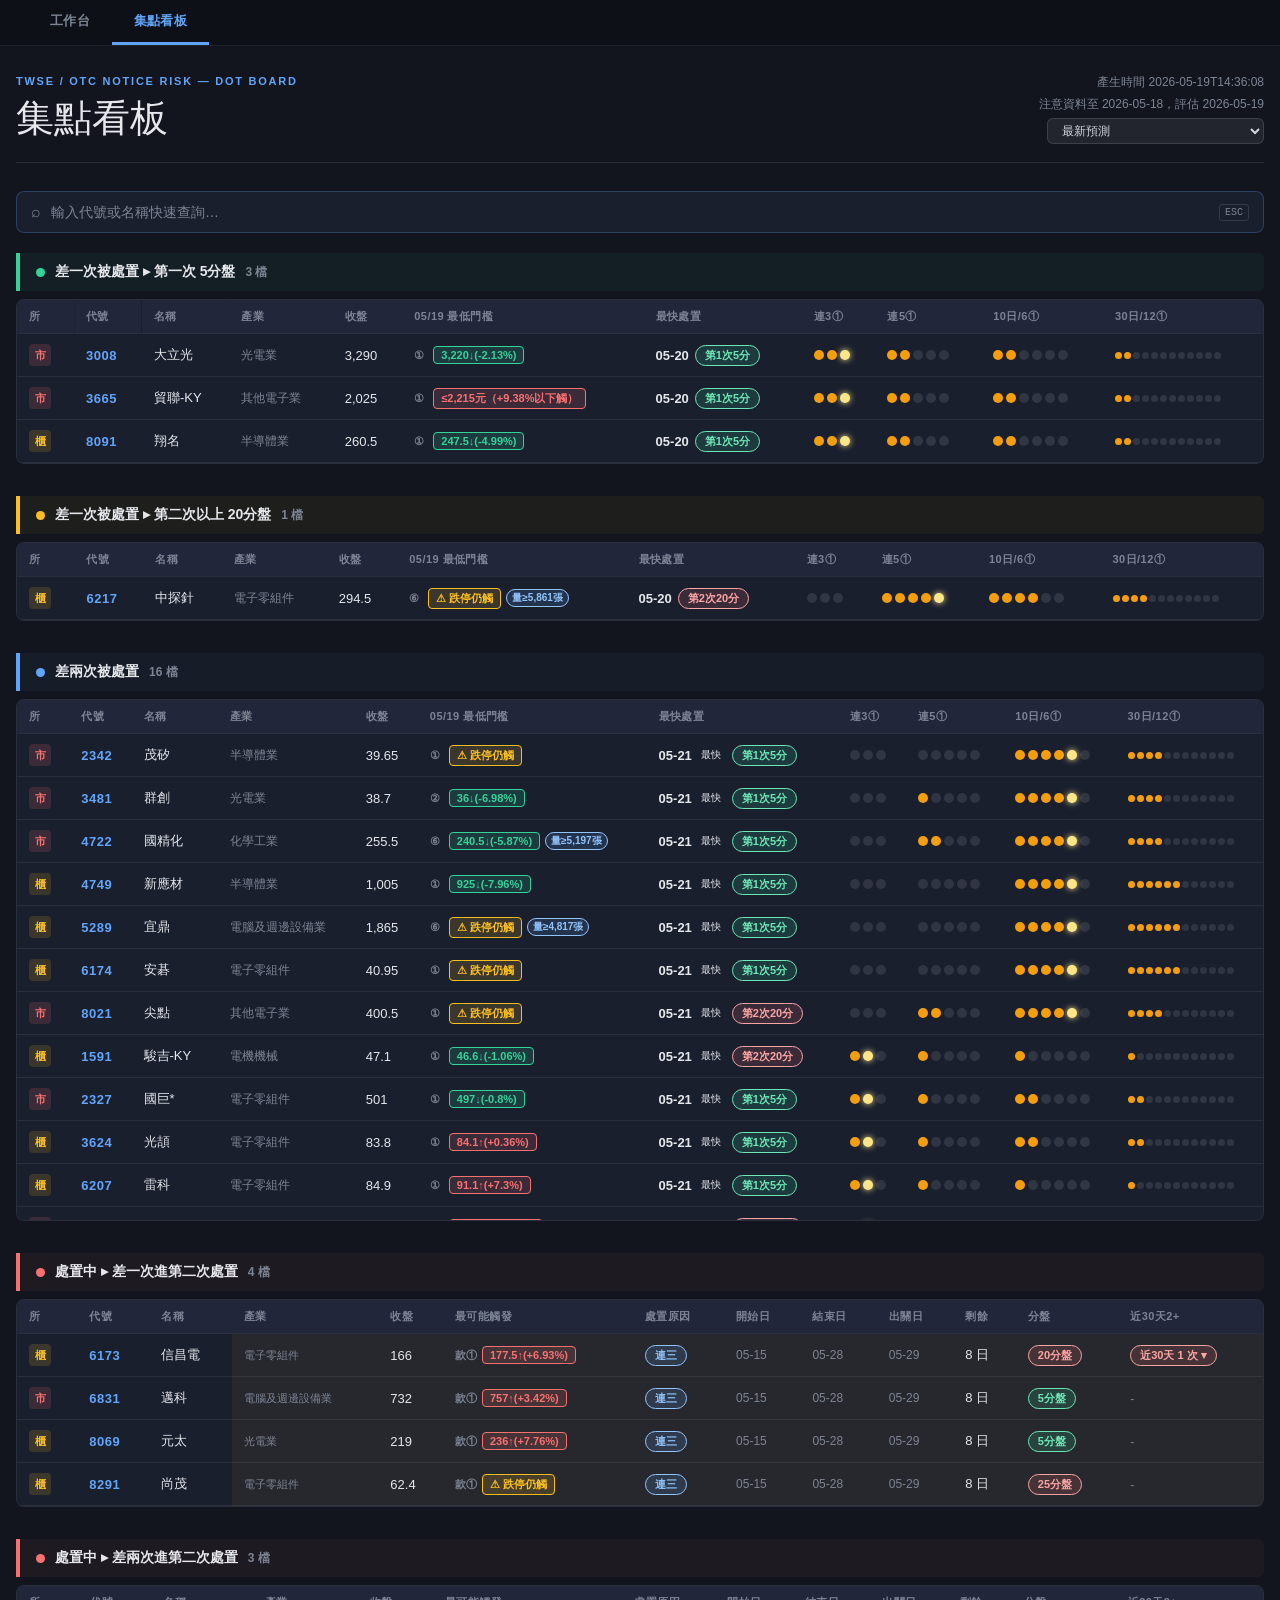
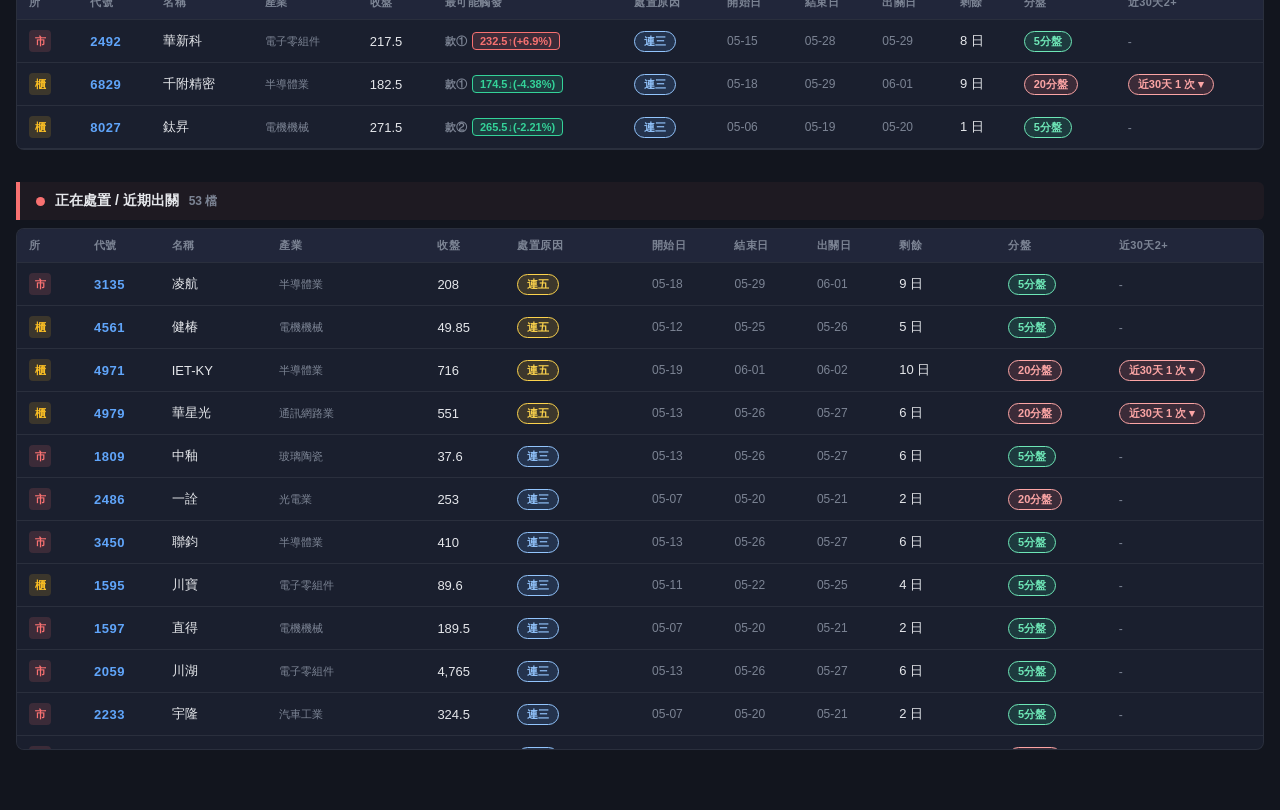
==== board.html @ 8f6405d8 "bump version to force cache refresh" ====
<!doctype html>
<html lang="zh-Hant">
  <head>
    <meta charset="utf-8" />
    <meta name="viewport" content="width=device-width, initial-scale=1" />
    <title>集點看板 — 注意股處置風險</title>
    <link rel="stylesheet" href="./board.css?v=20260519-01" />
  </head>
  <body>
    <nav class="page-tabs">
      <a href="./index.html">工作台</a>
      <a href="./board.html" class="active">集點看板</a>
    </nav>
    <main class="b-shell">
      <header class="b-mast">
        <div>
          <p class="b-eyebrow">TWSE / OTC NOTICE RISK — DOT BOARD</p>
          <h1 class="b-title">集點看板</h1>
        </div>
        <div class="b-meta">
          <span id="generatedAt">載入中</span>
          <span id="asOf"></span>
          <select id="historySelect" class="history-select" title="查看歷史預測紀錄">
            <option value="">最新預測</option>
          </select>
        </div>
      </header>
      <div class="b-search-bar">
        <span class="b-search-icon">⌕</span>
        <input id="boardSearch" type="search" placeholder="輸入代號或名稱快速查詢…" autocomplete="off" />
        <kbd>ESC</kbd>
      </div>
      <div id="searchResult" style="display:none"></div>
      <div id="boardContent"></div>
    </main>
    <script src="./board.js?v=20260519-01"></script>
  </body>
</html>
---- board.css ----
:root {
  --bg: #12151e;
  --panel: #1a1f2e;
  --panel-2: #21263a;
  --line: rgba(255, 255, 255, 0.07);
  --text: #e5e7eb;
  --muted: #7c8494;
  --accent: #60a5fa;
  --warn: #fbbf24;
  --danger: #f87171;
  --ok: #34d399;
  --purple: #a78bfa;
  --dot-earned: #f59e0b;
  --dot-today: #fde68a;
  --dot-empty: rgba(255, 255, 255, 0.10);
}

* { box-sizing: border-box; }

body {
  margin: 0;
  background: var(--bg);
  color: var(--text);
  font-family: "Aptos", "Noto Sans TC", "Microsoft JhengHei", sans-serif;
  font-size: 14px;
}

/* ── Tab nav (dark) ─────────────────────────────────────── */
.page-tabs {
  display: flex;
  background: #0d1117;
  border-bottom: 1px solid rgba(255, 255, 255, 0.07);
  padding: 0 28px;
}

.page-tabs a {
  display: inline-block;
  padding: 12px 22px;
  color: var(--muted);
  text-decoration: none;
  font-size: 13px;
  font-weight: 700;
  border-bottom: 3px solid transparent;
  letter-spacing: 0.02em;
  transition: color 0.12s;
}

.page-tabs a:hover { color: var(--text); }
.page-tabs a.active { color: var(--accent); border-bottom-color: var(--accent); }

/* ── Shell ──────────────────────────────────────────────── */
.b-shell {
  width: min(1600px, calc(100vw - 32px));
  margin: 28px auto 60px;
}

/* ── Masthead ───────────────────────────────────────────── */
.b-mast {
  display: flex;
  justify-content: space-between;
  align-items: flex-end;
  border-bottom: 1px solid rgba(255, 255, 255, 0.10);
  padding-bottom: 18px;
  margin-bottom: 28px;
}

.b-eyebrow {
  margin: 0 0 6px;
  color: var(--accent);
  font-size: 11px;
  letter-spacing: 0.16em;
  font-weight: 800;
}

.b-title {
  margin: 0;
  font-size: clamp(28px, 3vw, 52px);
  font-family: Georgia, "Noto Serif TC", serif;
  color: var(--text);
  font-weight: normal;
}

.b-meta {
  text-align: right;
  color: var(--muted);
  font-size: 12px;
  display: grid;
  gap: 5px;
}

/* ── Section ────────────────────────────────────────────── */
.b-section { margin-bottom: 32px; }

.b-section-header {
  display: flex;
  align-items: center;
  gap: 10px;
  padding: 10px 16px;
  border-left: 4px solid var(--warn);
  background: rgba(251, 191, 36, 0.05);
  border-radius: 0 6px 6px 0;
  margin-bottom: 8px;
}

.b-section-header.disposal {
  border-left-color: var(--danger);
  background: rgba(248, 113, 113, 0.05);
}

.b-section-header.first {
  border-left-color: var(--ok);
  background: rgba(52, 211, 153, 0.05);
}

.b-section-header.far {
  border-left-color: var(--accent);
  background: rgba(96, 165, 250, 0.05);
}

.b-sdot {
  width: 9px;
  height: 9px;
  border-radius: 50%;
  background: var(--warn);
  flex-shrink: 0;
}

.disposal .b-sdot { background: var(--danger); }
.first    .b-sdot { background: var(--ok); }
.far      .b-sdot { background: var(--accent); }

.b-stitle {
  font-size: 14px;
  font-weight: 900;
  color: var(--text);
}

.b-scount {
  font-size: 12px;
  font-weight: 700;
  color: var(--muted);
}

/* ── Table wrapper ──────────────────────────────────────── */
.b-table-wrap {
  background: var(--panel);
  border: 1px solid var(--line);
  border-radius: 8px;
  overflow: hidden;
}

.b-table-scroll {
  max-height: 520px;
  overflow: auto;
}

table.bt {
  width: 100%;
  border-collapse: collapse;
  font-size: 13px;
}

table.bt th {
  position: sticky;
  top: 0;
  background: var(--panel-2);
  color: var(--muted);
  font-size: 11px;
  font-weight: 800;
  padding: 9px 12px;
  border-bottom: 1px solid var(--line);
  text-align: left;
  white-space: nowrap;
  letter-spacing: 0.04em;
  cursor: pointer;
  user-select: none;
  z-index: 2;
}

table.bt th:hover { color: var(--text); }
table.bt th.sort-asc::after  { content: " ↑"; color: var(--accent); }
table.bt th.sort-desc::after { content: " ↓"; color: var(--accent); }

table.bt td {
  padding: 10px 12px;
  border-bottom: 1px solid var(--line);
  white-space: nowrap;
  vertical-align: middle;
}

table.bt tr:last-child td { border-bottom: 0; }
table.bt tr { transition: background 0.1s; }
table.bt tr:hover { background: rgba(255, 255, 255, 0.03); }

.b-empty {
  padding: 32px;
  text-align: center;
  color: var(--muted);
  font-size: 13px;
}

/* ── Market tag ─────────────────────────────────────────── */
.mkt {
  display: inline-flex;
  align-items: center;
  justify-content: center;
  width: 22px;
  height: 22px;
  border-radius: 4px;
  font-size: 11px;
  font-weight: 900;
}

.mkt-twse { background: rgba(248, 113, 113, 0.15); color: #f87171; }
.mkt-otc  { background: rgba(251, 191, 36, 0.15);  color: #fbbf24; }

/* ── Stock code ─────────────────────────────────────────── */
.b-code {
  font-weight: 900;
  font-size: 13px;
  color: var(--accent);
  letter-spacing: 0.04em;
}

/* ── Dots ───────────────────────────────────────────────── */
.dots {
  display: flex;
  flex-wrap: nowrap;
  align-items: center;
  gap: 3px;
}

.dots-sm { gap: 2px; }

.dot {
  width: 10px;
  height: 10px;
  border-radius: 50%;
  flex-shrink: 0;
}

.dots-sm .dot { width: 7px; height: 7px; }

.dot-earned { background: var(--dot-earned); cursor: default; }
.dot-today  { background: var(--dot-today); box-shadow: 0 0 6px var(--dot-today); cursor: default; }
.dot-empty  { background: var(--dot-empty); }

/* ── Price badges (dark) ────────────────────────────────── */
.b-pbadge {
  display: inline-block;
  padding: 2px 7px;
  border-radius: 4px;
  font-weight: 900;
  font-size: 11px;
  border: 1.5px solid currentColor;
  white-space: nowrap;
  vertical-align: middle;
}

.b-pbadge-up      { background: rgba(248, 113, 113, 0.15); color: #f87171; }
.b-pbadge-down    { background: rgba(52, 211, 153, 0.15);  color: #34d399; }
.b-pbadge-halt    { background: rgba(251, 191, 36, 0.15);  color: #fbbf24; }
.b-pbadge-neutral { background: rgba(255, 255, 255, 0.05); color: #666; border-color: #444; }
.b-pbadge-zone    { background: rgba(248, 113, 113, 0.15); color: #f87171; }

/* ── Chips ──────────────────────────────────────────────── */
.b-chip {
  display: inline-flex;
  align-items: center;
  padding: 2px 9px;
  border-radius: 999px;
  font-size: 11px;
  font-weight: 900;
  border: 1.5px solid currentColor;
  white-space: nowrap;
}

.b-chip-3     { background: rgba(96, 165, 250, 0.15);  color: #93c5fd; }
.b-chip-5     { background: rgba(251, 191, 36, 0.15);  color: #fcd34d; }
.b-chip-10    { background: rgba(52, 211, 153, 0.15);  color: #6ee7b7; }
.b-chip-30    { background: rgba(167, 139, 250, 0.15); color: #c4b5fd; }
.b-chip-other { background: rgba(255, 255, 255, 0.06); color: #9ca3af; border-color: #4b5563; }
.b-chip-5min  { background: rgba(52, 211, 153, 0.15);  color: #6ee7b7; }
.b-chip-20min { background: rgba(248, 113, 113, 0.15); color: #fca5a5; }
.b-chip-exit  { background: rgba(96, 165, 250, 0.15);  color: #93c5fd; }

/* ── Fastest disposal label ─────────────────────────────── */
.fastest {
  display: inline-flex;
  align-items: center;
  gap: 6px;
  white-space: nowrap;
}

.fastest-date {
  font-weight: 900;
  font-size: 13px;
  color: var(--text);
}

/* ── Condition column (thresholds) ──────────────────────── */
.cond-items {
  display: flex;
  flex-direction: column;
  gap: 3px;
}

.cond-row {
  display: flex;
  align-items: center;
  gap: 5px;
  font-size: 12px;
  color: var(--muted);
  white-space: nowrap;
}

.cond-clause {
  font-size: 11px;
  font-weight: 800;
  color: var(--muted);
  min-width: 14px;
}

.b-date { color: var(--muted); font-size: 12px; }

/* ── Disposal detail row ────────────────────────────────── */
.disp-detail-cell {
  background: rgba(248, 113, 113, 0.04);
  padding: 10px 16px;
  border-top: 1px dashed rgba(248, 113, 113, 0.25);
}

.detail-label {
  color: var(--muted);
  font-size: 12px;
  margin-right: 10px;
}

.period-tag {
  display: inline-block;
  margin-right: 8px;
  padding: 2px 10px;
  border-radius: 6px;
  background: rgba(248, 113, 113, 0.12);
  color: #fca5a5;
  font-size: 12px;
  font-weight: 700;
  border: 1px solid rgba(248, 113, 113, 0.3);
}

.disp-row { cursor: pointer; }
.dot-row  { cursor: pointer; }

/* ── Dot-row clause threshold detail ────────────────────── */
.dot-detail-cell {
  background: rgba(99, 179, 237, 0.04);
  padding: 10px 16px 14px;
  border-top: 1px dashed rgba(99, 179, 237, 0.2);
}

.b-clause-title {
  font-size: 11px;
  color: var(--muted);
  margin-bottom: 8px;
  letter-spacing: 0.3px;
}

.b-clause-grid {
  display: flex;
  flex-wrap: wrap;
  gap: 4px 20px;
}

.b-clause-mkt {
  flex-basis: 100%;
  font-size: 11px;
  color: var(--muted);
  padding: 3px 0 6px;
  margin-bottom: 4px;
  border-bottom: 1px solid rgba(255,255,255,0.06);
  letter-spacing: 0.01em;
}

/* when followed by sub-line, remove mkt's own border — sub will draw it */
.b-clause-mkt:has(+ .b-clause-mkt-sub) {
  border-bottom: none;
  margin-bottom: 0;
  padding-bottom: 2px;
}

.b-clause-mkt-sub {
  flex-basis: 100%;
  border-bottom: 1px solid rgba(255,255,255,0.06);
  margin-bottom: 4px;
  padding: 0 0 6px;
  color: rgba(124,132,148,0.75);
  font-style: italic;
  font-size: 11px;
}

.b-clause-base {
  font-size: 11px;
  color: #fff;
  font-style: normal;
  font-weight: normal;
  opacity: 0.75;
}

.b-clause-bold .b-clause-base { opacity: 1; color: #d4a017; }

.b-clause-row {
  display: flex;
  align-items: center;
  gap: 6px;
  font-size: 12px;
  padding: 3px 6px;
  border-radius: 4px;
  opacity: 0.22;
  color: #9ca3af;
}

.b-clause-label {
  min-width: 52px;
  font-weight: 600;
  flex-shrink: 0;
}

.b-clause-note {
  font-style: italic;
  font-size: 11px;
}

.b-chip-vol {
  background: rgba(156, 163, 175, 0.15);
  color: #9ca3af;
  border-radius: 4px;
  padding: 1px 6px;
  font-size: 11px;
}

.b-clause-bold {
  background: rgba(250, 204, 21, 0.12);
  border: 1px solid rgba(250, 204, 21, 0.3);
  color: #fde68a !important;
  font-weight: 900;
  opacity: 1;
}

.b-clause-bold .b-clause-label { color: #fbbf24; }
.b-clause-bold .b-clause-note  { color: #d4a017; font-weight: 700; }
.b-clause-bold .b-chip-vol     { background: rgba(99, 179, 237, 0.18); color: #7dd3fc; }

.b-k2-detail {
  margin: 2px 0 4px 52px;
  display: flex;
  flex-direction: column;
  gap: 2px;
}

.b-k2-window {
  display: flex;
  flex-wrap: wrap;
  align-items: center;
  gap: 4px;
  font-size: 11px;
  color: #9ca3af;
  line-height: 1.5;
}

.b-k2-label {
  font-weight: 600;
  color: #d1d5db;
  min-width: 34px;
  flex-shrink: 0;
}

.b-k2-window {
  color: rgba(255, 255, 255, 0.55);
}

.b-k2-window.b-k2-nearest {
  color: #d4a017;
}

.b-k2-note {
  font-size: 10px;
  opacity: 0.75;
  margin-left: 1px;
}

/* ── k6 PE/PB detail ────────────────────────────────────────────────────── */
.b-k6-detail {
  margin: 2px 0 6px 52px;
  display: flex;
  flex-direction: column;
  gap: 3px;
  font-size: 11px;
  color: rgba(255,255,255,0.55);
}

.b-k6-detail.b-k6-nearest {
  color: #d4a017;
}

.k6-row {
  display: flex;
  flex-wrap: wrap;
  align-items: center;
  gap: 5px;
  padding: 2px 6px;
  border-radius: 4px;
  background: rgba(255,255,255,0.03);
}

.k6-tag {
  font-size: 10px;
  font-weight: 700;
  padding: 1px 6px;
  border-radius: 3px;
}

.k6-ok  { background: rgba(52,211,153,0.18); color: #34d399; }
.k6-no  { background: rgba(248,113,113,0.18); color: #f87171; }

.k6-dim {
  font-size: 10px;
  opacity: 0.6;
}

.k6-price-note {
  display: inline-flex;
  align-items: center;
  gap: 4px;
  font-size: 10px;
  opacity: 0.8;
}

.k6-summary {
  padding: 3px 6px;
  font-size: 11px;
  color: rgba(255,255,255,0.45);
  display: flex;
  align-items: center;
  gap: 6px;
}

.k6-summary b {
  color: rgba(255,255,255,0.8);
}

.detail-sections {
  display: flex;
  flex-direction: column;
  gap: 10px;
}

.detail-section {
  display: flex;
  align-items: flex-start;
  gap: 8px;
  flex-wrap: wrap;
}

/* ── Dot-track (注意股再觸發追蹤) ───────────────────────── */
.dot-track-grid {
  display: flex;
  flex-direction: column;
  gap: 5px;
  margin-top: 2px;
}

.dot-track-row {
  display: flex;
  align-items: center;
  gap: 8px;
}

.dot-label {
  font-size: 11px;
  font-weight: 700;
  color: var(--muted);
  min-width: 72px;
  white-space: nowrap;
}

.dot-label.triggered {
  color: var(--danger);
  font-weight: 900;
}

.dot-count {
  font-size: 11px;
  color: var(--muted);
  min-width: 30px;
}

.dot-count.triggered {
  color: var(--danger);
  font-weight: 900;
}

@media (max-width: 900px) {
  .b-mast { flex-direction: column; align-items: flex-start; gap: 12px; }
}

/* ── Search bar ─────────────────────────────────────────────── */
.b-search-bar {
  display: flex;
  align-items: center;
  gap: 10px;
  background: var(--panel);
  border: 1px solid rgba(96,165,250,0.25);
  border-radius: 8px;
  padding: 0 14px;
  margin-bottom: 20px;
  transition: border-color 0.15s;
}

.b-search-bar:focus-within {
  border-color: var(--accent);
  box-shadow: 0 0 0 2px rgba(96,165,250,0.15);
}

.b-search-icon {
  color: var(--muted);
  font-size: 16px;
  flex-shrink: 0;
}

.b-search-bar input {
  flex: 1;
  background: transparent;
  border: 0;
  outline: 0;
  color: var(--text);
  font: inherit;
  font-size: 14px;
  padding: 12px 0;
}

.b-search-bar input::placeholder { color: var(--muted); }

.b-search-bar kbd {
  font-size: 10px;
  color: var(--muted);
  border: 1px solid rgba(255,255,255,0.12);
  border-radius: 3px;
  padding: 2px 5px;
  flex-shrink: 0;
}

/* ── Search result panel ────────────────────────────────────── */
#searchResult {
  background: var(--panel);
  border: 1px solid rgba(96,165,250,0.3);
  border-radius: 8px;
  margin-bottom: 20px;
  overflow: hidden;
}

.sr-header {
  display: flex;
  align-items: center;
  gap: 12px;
  padding: 12px 16px;
  background: rgba(96,165,250,0.07);
  border-bottom: 1px solid rgba(96,165,250,0.15);
  flex-wrap: wrap;
}

.sr-code  { font-size: 20px; font-weight: 900; color: var(--accent); }
.sr-name  { font-size: 16px; font-weight: 700; color: var(--text); }
.sr-group {
  margin-left: auto;
  display: inline-flex;
  align-items: center;
  gap: 6px;
  background: rgba(96,165,250,0.12);
  border: 1px solid rgba(96,165,250,0.3);
  border-radius: 6px;
  padding: 4px 12px;
  font-size: 12px;
  font-weight: 800;
  color: var(--accent);
}

.sr-body {
  padding: 14px 16px;
}

.sr-row-info {
  display: flex;
  flex-wrap: wrap;
  align-items: center;
  gap: 10px 20px;
  margin-bottom: 14px;
  padding-bottom: 14px;
  border-bottom: 1px solid var(--line);
  font-size: 13px;
}

.sr-label { color: var(--muted); font-size: 12px; margin-right: 4px; }

.sr-detail-wrap {
  overflow-x: auto;
}

/* ── Sticky columns (所 / 代號 / 名稱) ──────────────────────── */
table.bt th.s-col {
  position: sticky;
  z-index: 3;          /* above regular sticky header */
  background: var(--panel-2);
}

table.bt td.s-col {
  position: sticky;
  z-index: 1;
  background: var(--panel);
}

table.bt tr:hover td.s-col {
  background: #1d2235;  /* panel + ~3% white, matches hover shade */
}

/* disable sticky when a detail row is expanded */
table.bt.no-sticky th.s-col,
table.bt.no-sticky td.s-col {
  position: static;
}

/* ── Custom dot tooltip ─────────────────────────────────────── */
#dot-tip {
  position: fixed;
  z-index: 9999;
  background: #0d1117;
  color: var(--dot-earned);
  font-size: 11px;
  font-weight: 800;
  letter-spacing: 0.06em;
  padding: 4px 9px;
  border-radius: 5px;
  border: 1px solid rgba(245, 158, 11, 0.45);
  box-shadow: 0 2px 10px rgba(0,0,0,0.6);
  pointer-events: none;
  white-space: nowrap;
  opacity: 0;
  transition: opacity 0.1s;
}
#dot-tip.today {
  color: var(--dot-today);
  border-color: rgba(253, 230, 138, 0.45);
}

/* ─── history outcome styles ─────────────────────────────────────────────── */
.history-select {
  background: rgba(255,255,255,0.07);
  color: #d1d5db;
  border: 1px solid rgba(255,255,255,0.12);
  border-radius: 6px;
  padding: 4px 10px;
  font-size: 12px;
  cursor: pointer;
  margin-left: 8px;
}
.history-select:focus { outline: none; border-color: rgba(99,102,241,0.6); }

.outcome-badge {
  display: inline-block;
  font-size: 11px;
  font-weight: 700;
  padding: 1px 6px;
  border-radius: 4px;
  white-space: nowrap;
}
.outcome-punish { background: rgba(239,68,68,0.18); color: #f87171; }
.outcome-notice { background: rgba(245,158,11,0.18); color: #fbbf24; }
.outcome-safe   { background: rgba(34,197,94,0.15); color: #86efac; }
.outcome-none   { color: rgba(255,255,255,0.25); }

tr.row-punish { background: rgba(239,68,68,0.07) !important; }
tr.row-notice { background: rgba(245,158,11,0.07) !important; }
.outcome-clause { font-size: 10px; color: #fbbf24; opacity: 0.85; margin-left: 4px; white-space: nowrap; }
.outcome-clause-muted { font-size: 10px; color: rgba(255,255,255,0.35); margin-left: 3px; white-space: nowrap; }
.outcome-stats { display: block; font-size: 10px; color: rgba(255,255,255,0.45); margin-top: 2px; white-space: nowrap; }
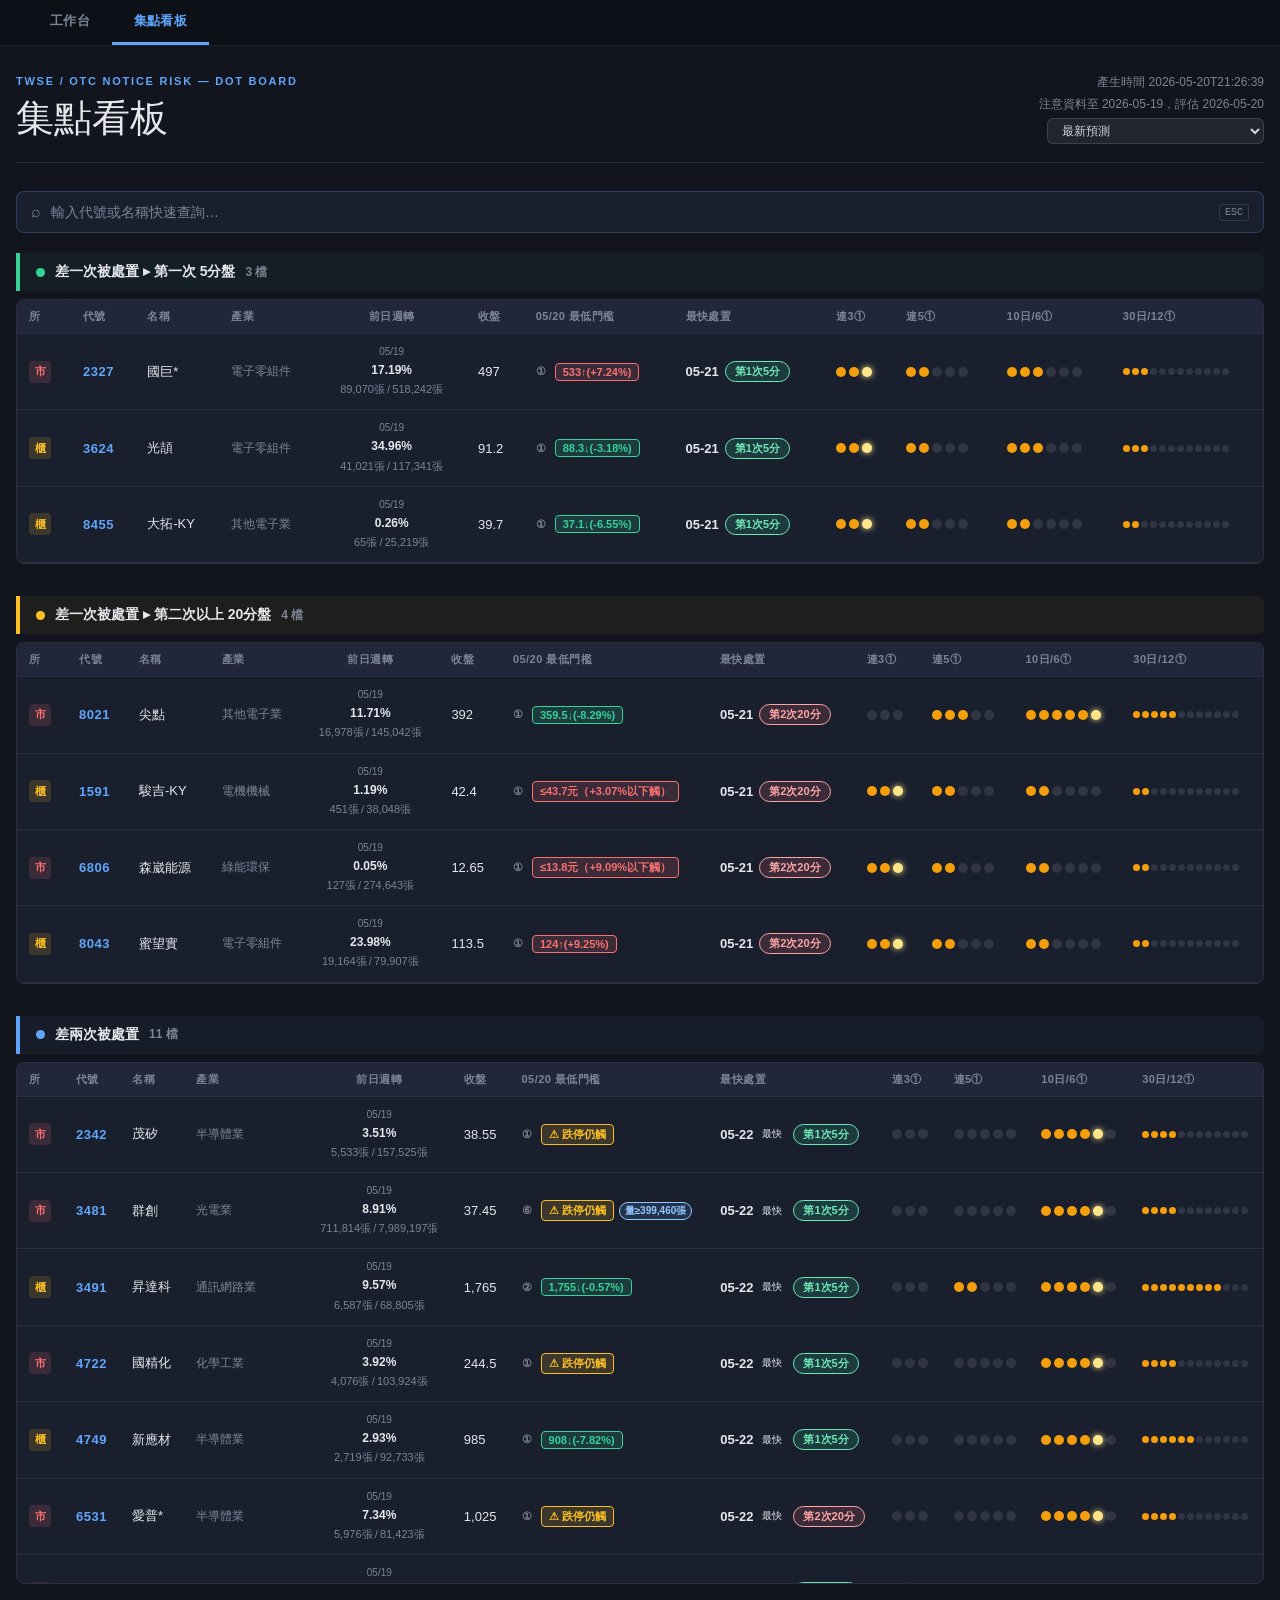
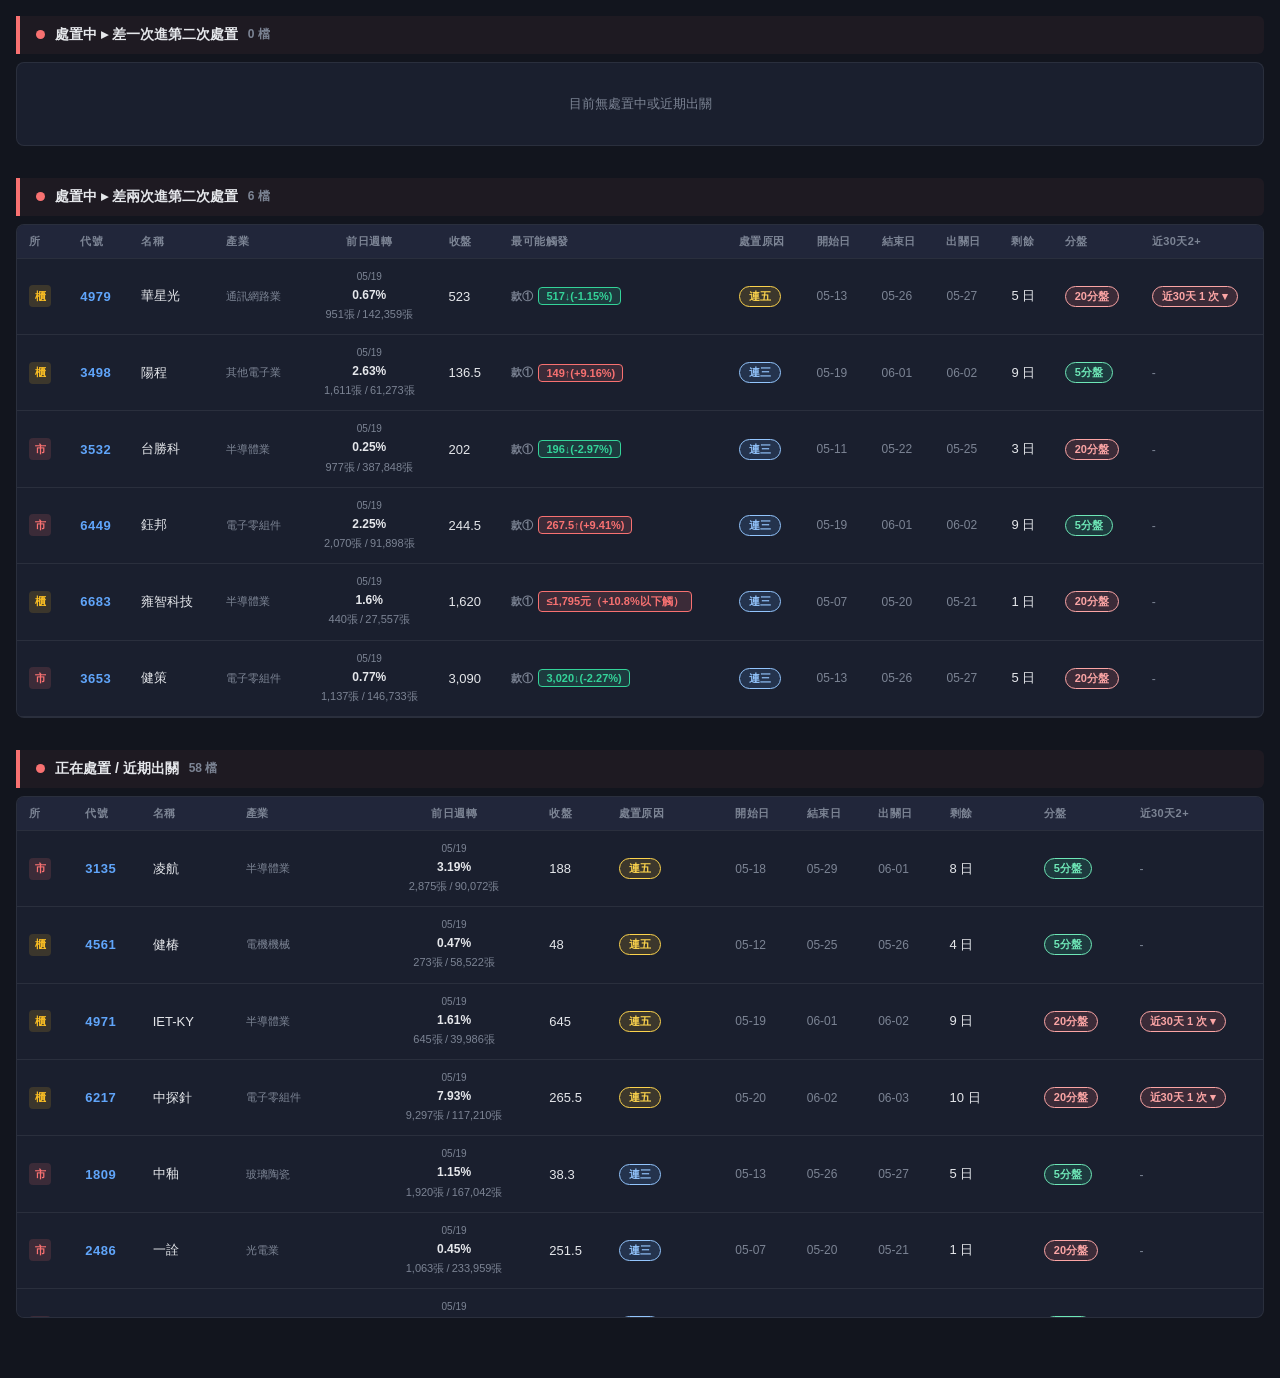
==== commit 09f51e47: "add turnover column" ====
--- a/board.html
+++ b/board.html
@@ -4,7 +4,7 @@
     <meta charset="utf-8" />
     <meta name="viewport" content="width=device-width, initial-scale=1" />
     <title>集點看板 — 注意股處置風險</title>
-    <link rel="stylesheet" href="./board.css?v=20260519-01" />
+    <link rel="stylesheet" href="./board.css?v=20260520-01" />
   </head>
   <body>
     <nav class="page-tabs">
@@ -33,6 +33,6 @@
       <div id="searchResult" style="display:none"></div>
       <div id="boardContent"></div>
     </main>
-    <script src="./board.js?v=20260519-01"></script>
+    <script src="./board.js?v=20260520-01"></script>
   </body>
 </html>
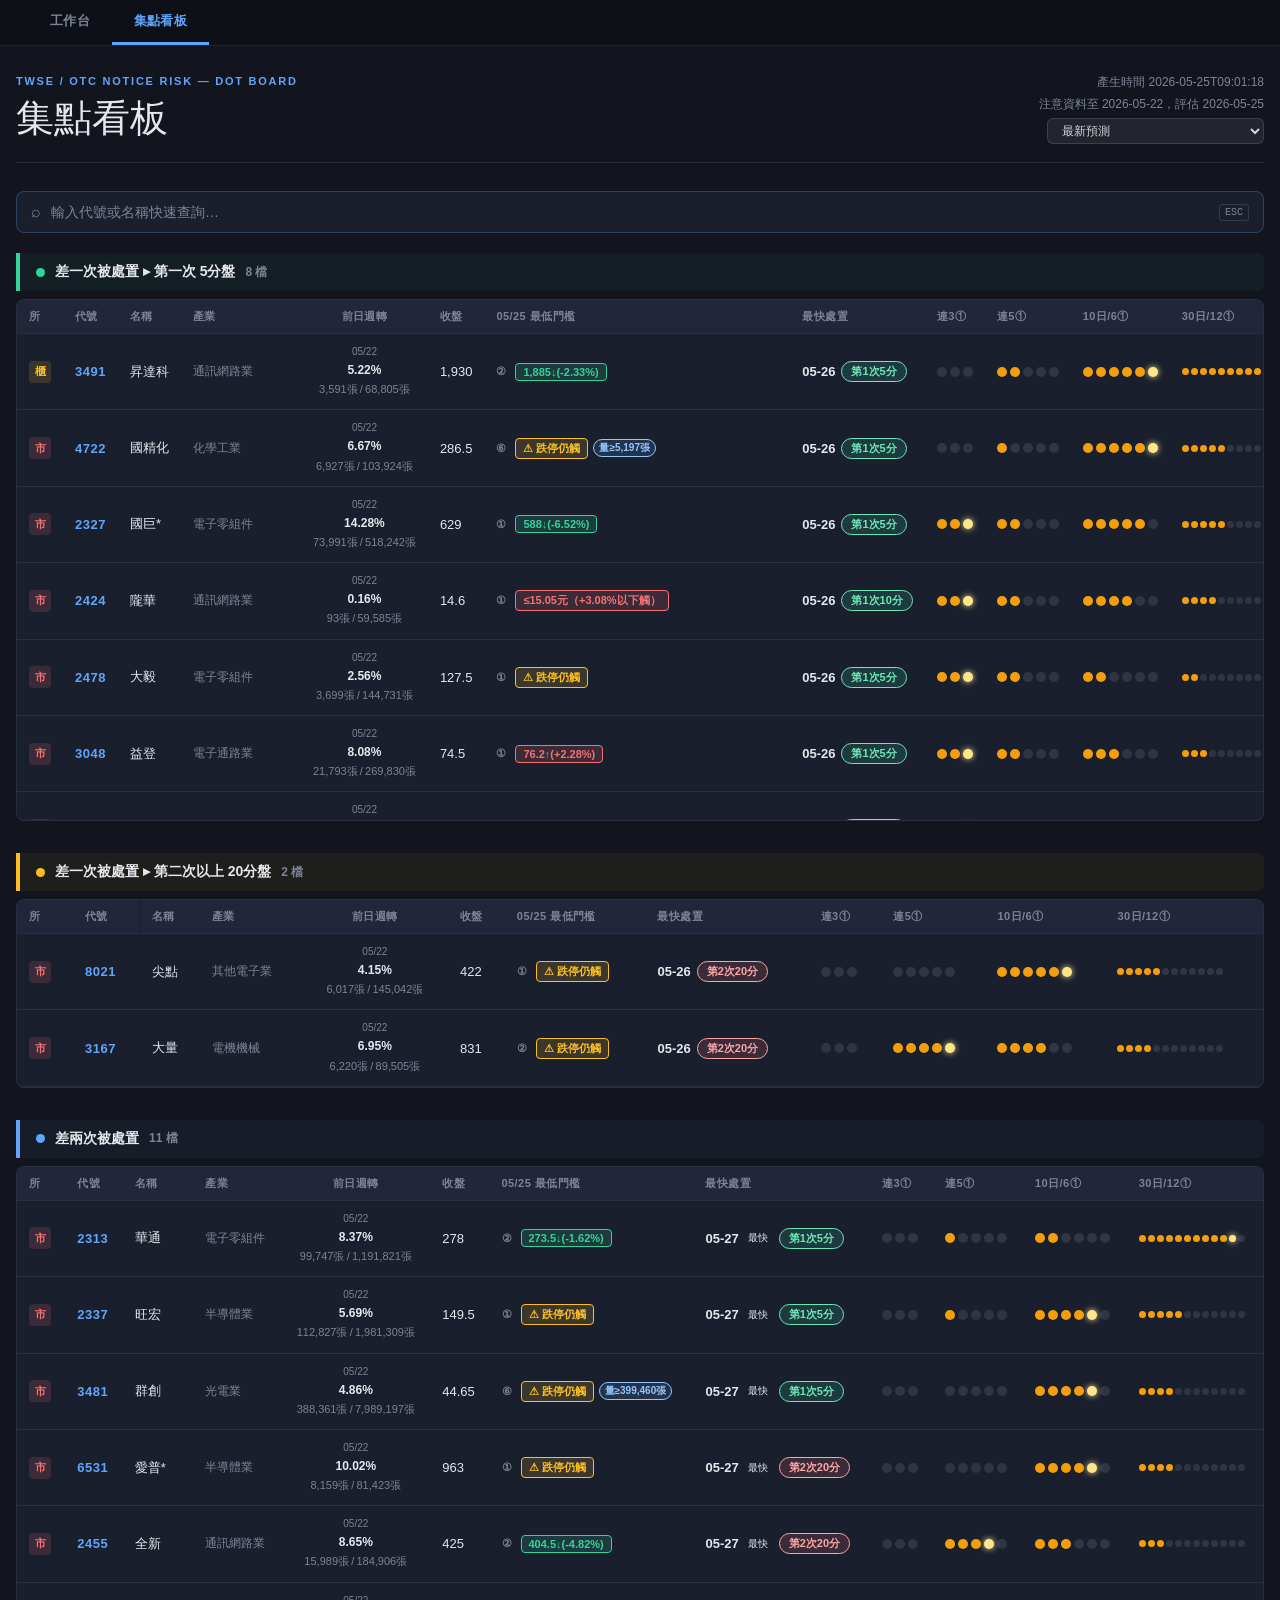
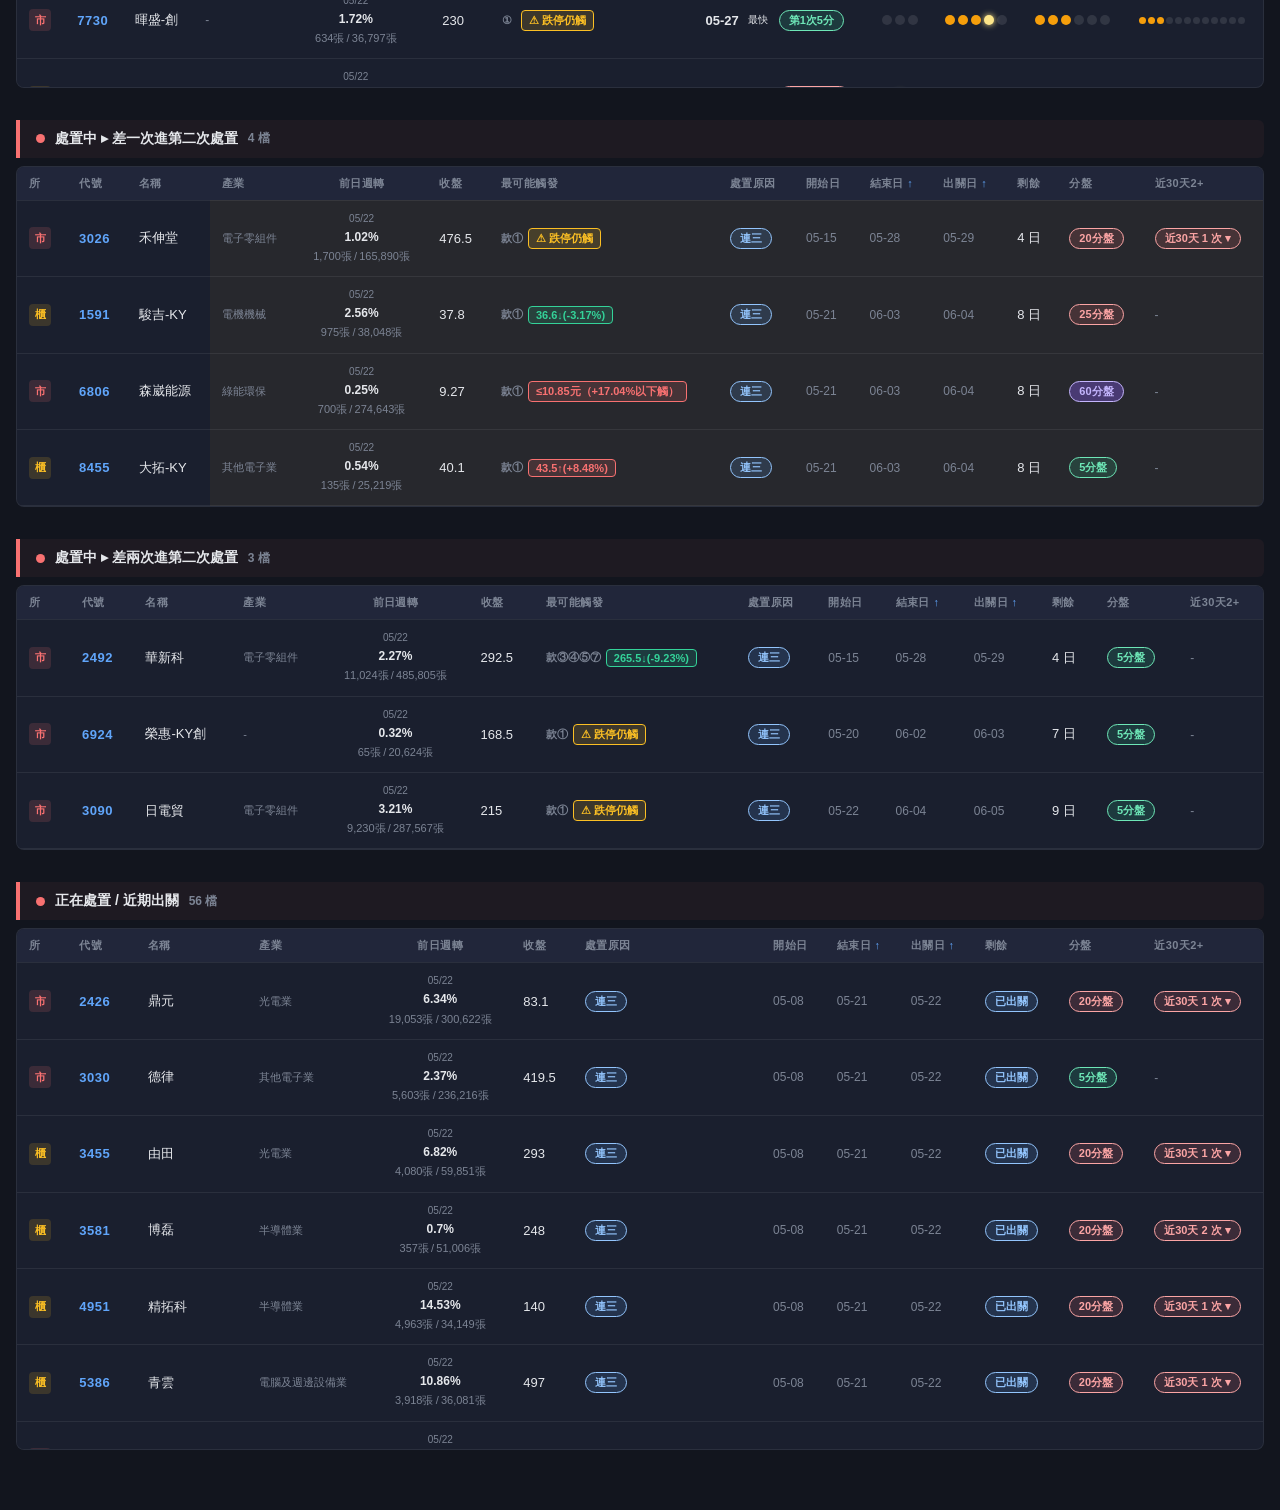
==== commit 66fdd3f2: "default sort disposal sections by 出關日 asc" ====
--- a/board.html
+++ b/board.html
@@ -33,6 +33,6 @@
       <div id="searchResult" style="display:none"></div>
       <div id="boardContent"></div>
     </main>
-    <script src="./board.js?v=20260520-01"></script>
+    <script src="./board.js?v=20260525-01"></script>
   </body>
 </html>
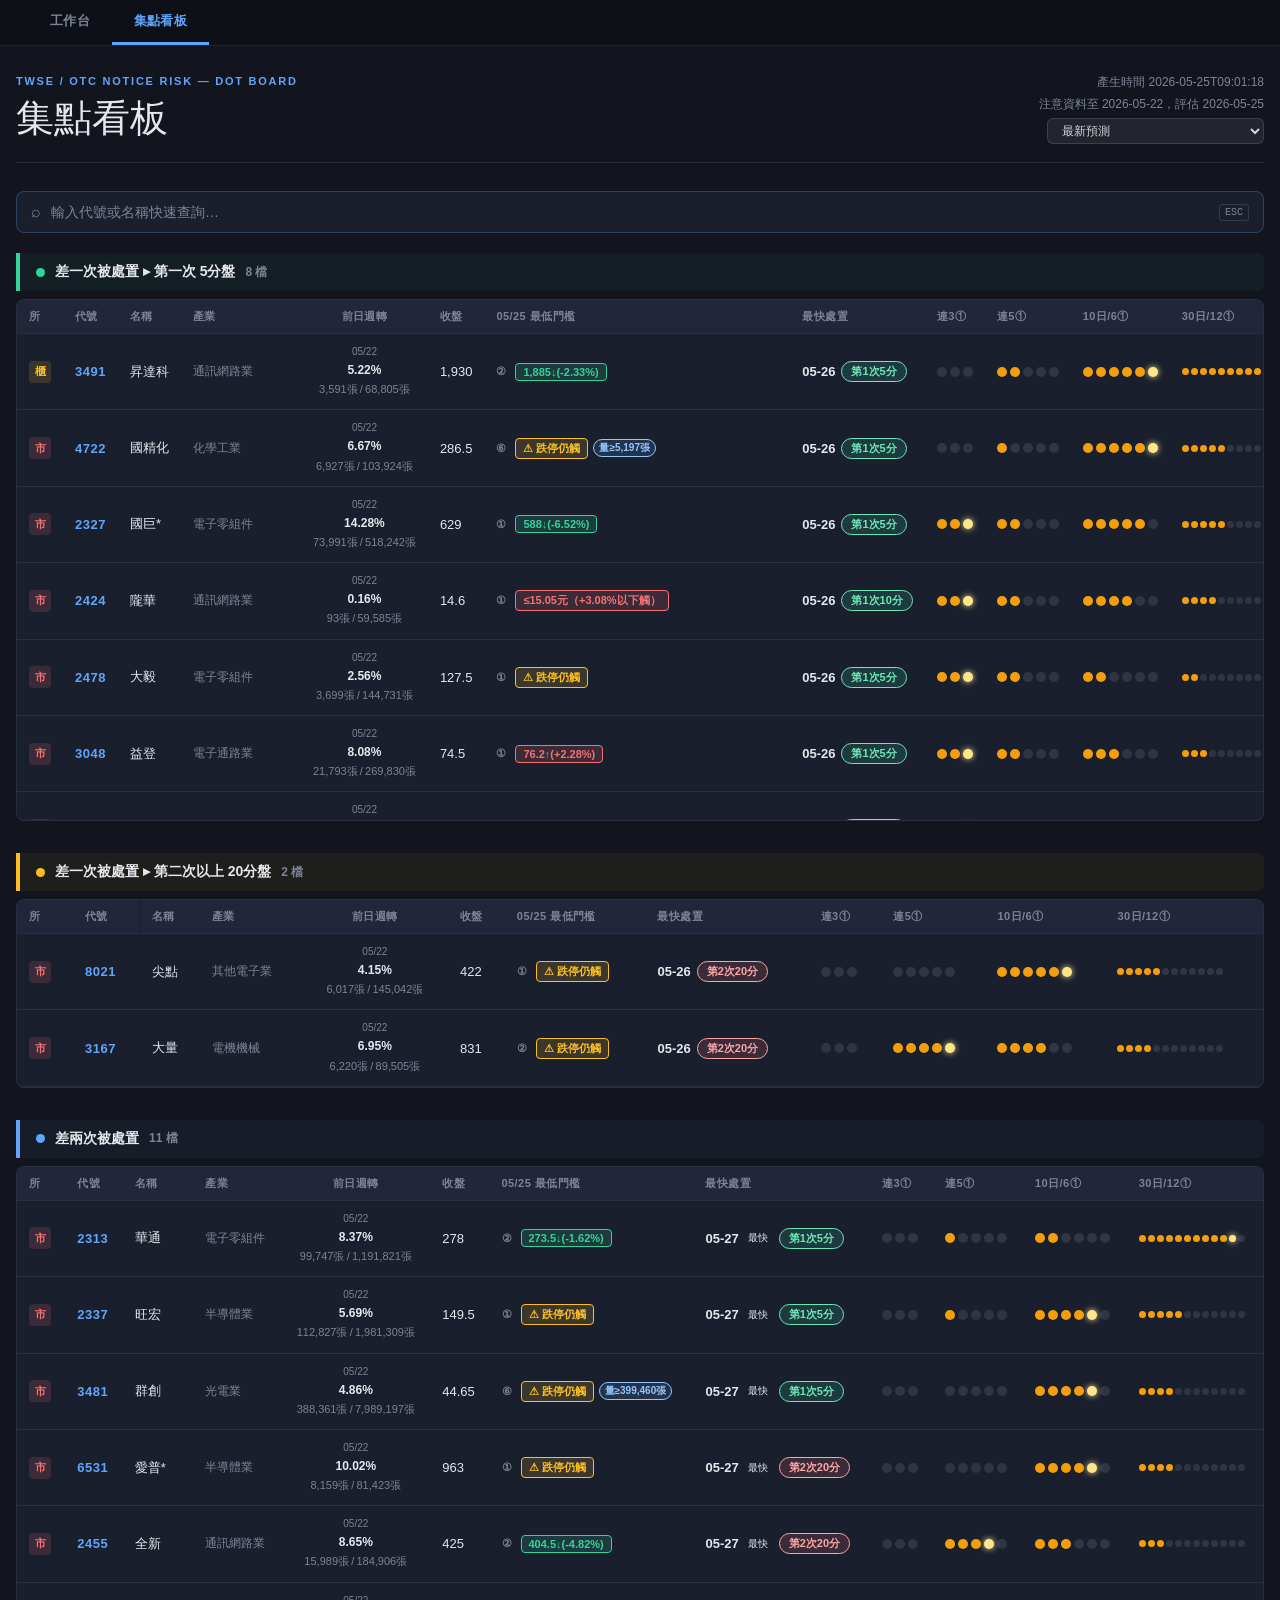
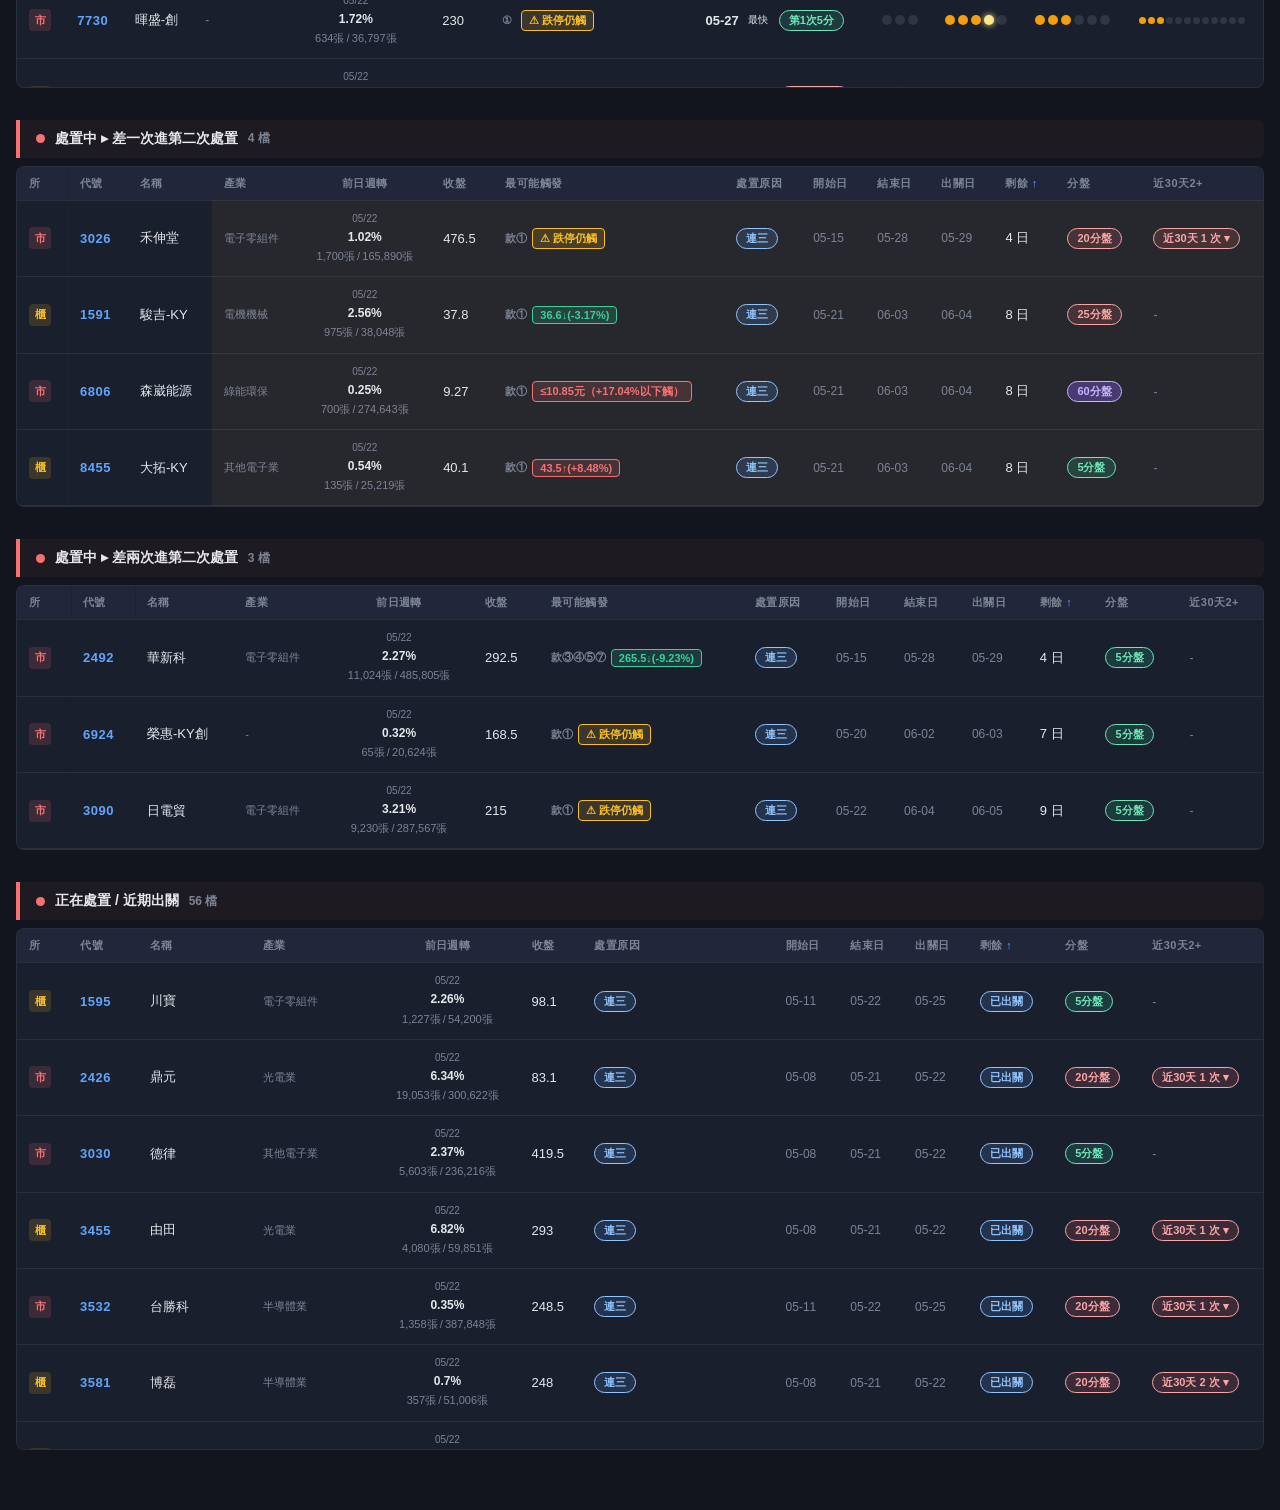
==== commit 5856644f: "fix disposal sort: use numeric 剩餘交易日, null last, reset on history change" ====
--- a/board.html
+++ b/board.html
@@ -33,6 +33,6 @@
       <div id="searchResult" style="display:none"></div>
       <div id="boardContent"></div>
     </main>
-    <script src="./board.js?v=20260525-01"></script>
+    <script src="./board.js?v=20260525-02"></script>
   </body>
 </html>
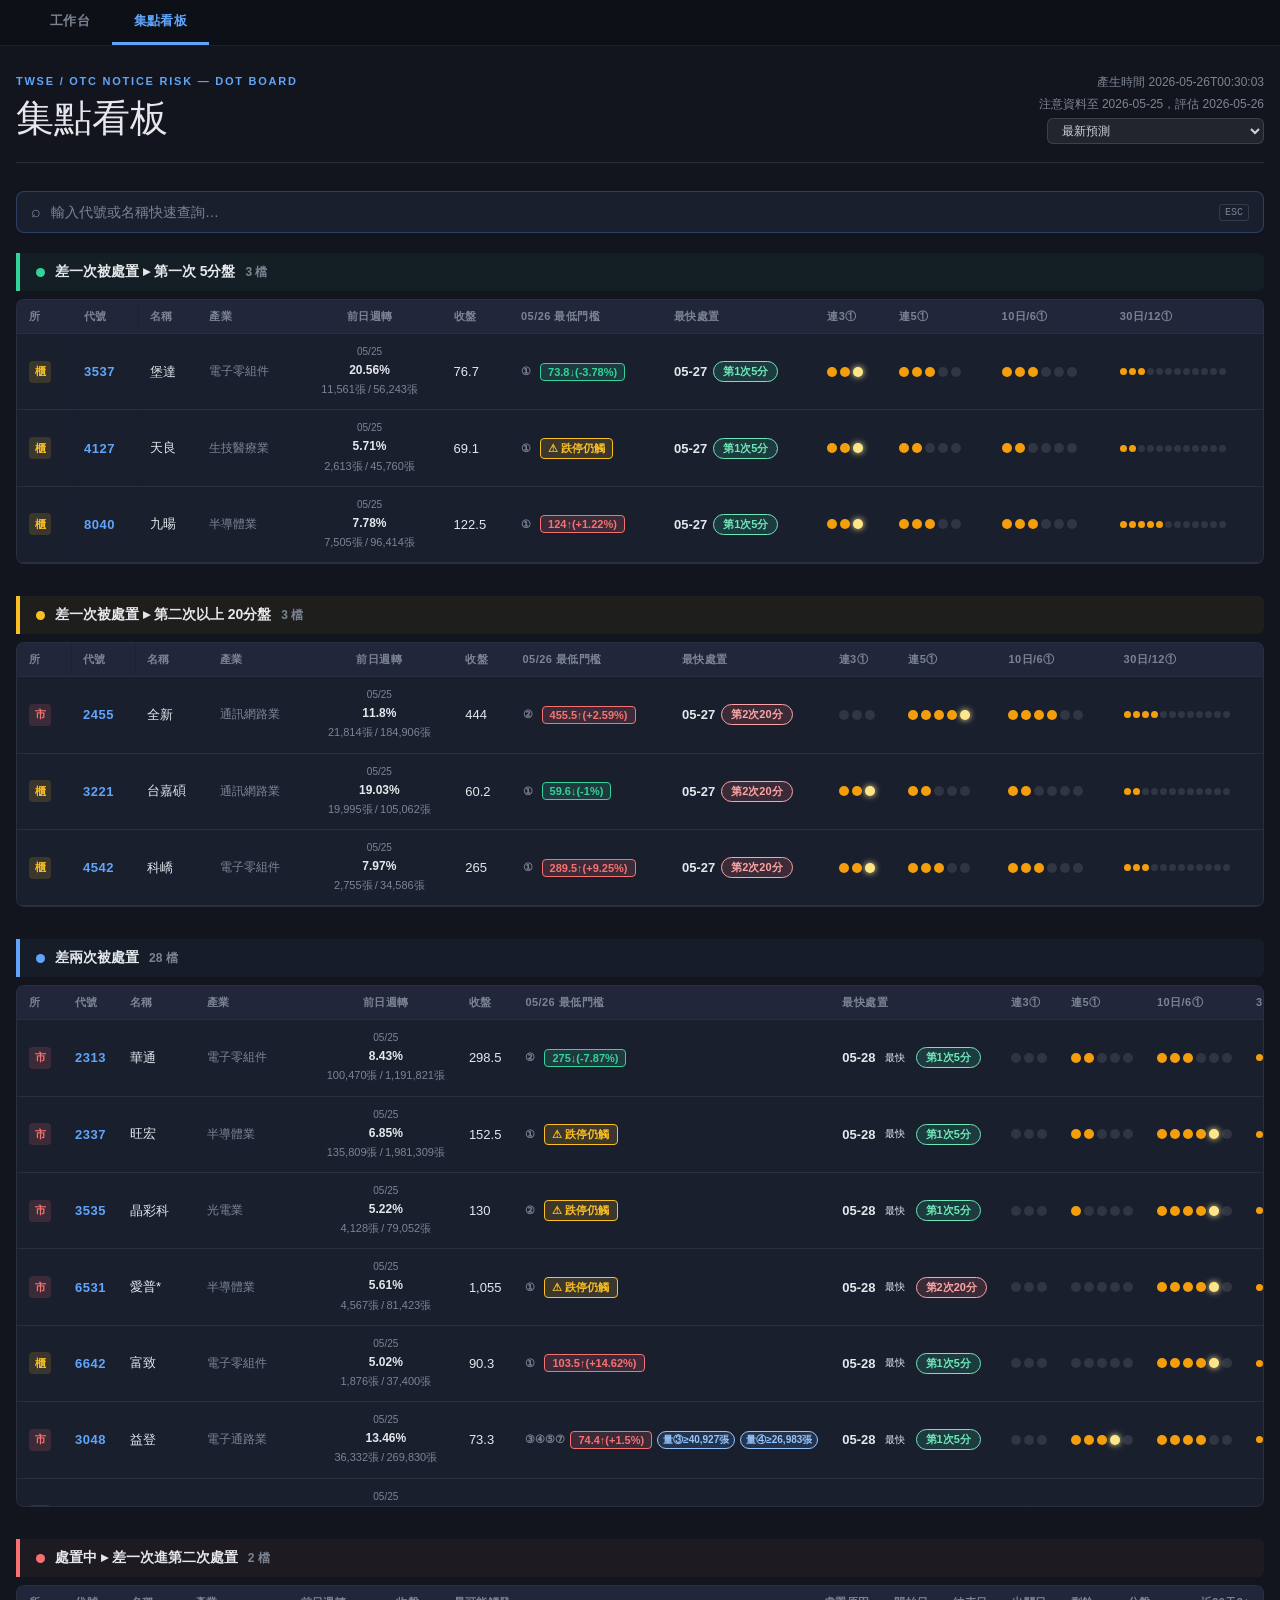
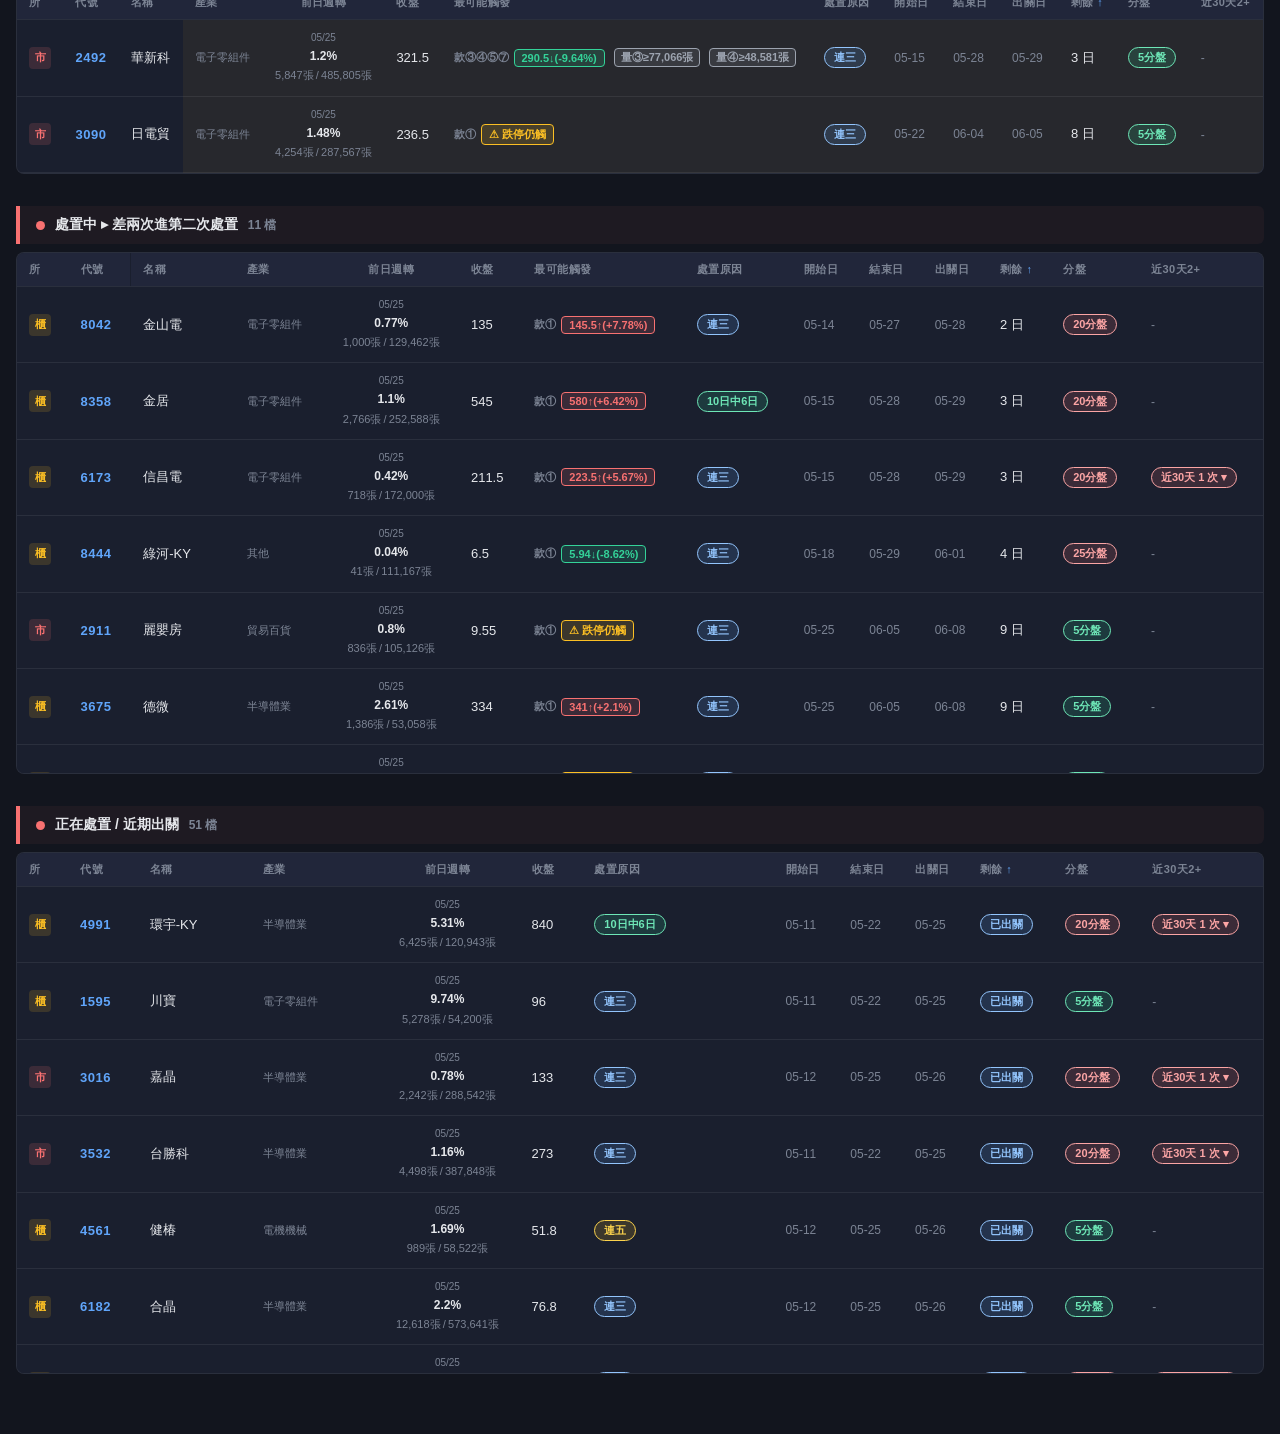
==== commit 9268c204: "show 量③④ vol badges in near2 trigger cell" ====
--- a/board.html
+++ b/board.html
@@ -33,6 +33,6 @@
       <div id="searchResult" style="display:none"></div>
       <div id="boardContent"></div>
     </main>
-    <script src="./board.js?v=20260525-02"></script>
+    <script src="./board.js?v=20260526-01"></script>
   </body>
 </html>
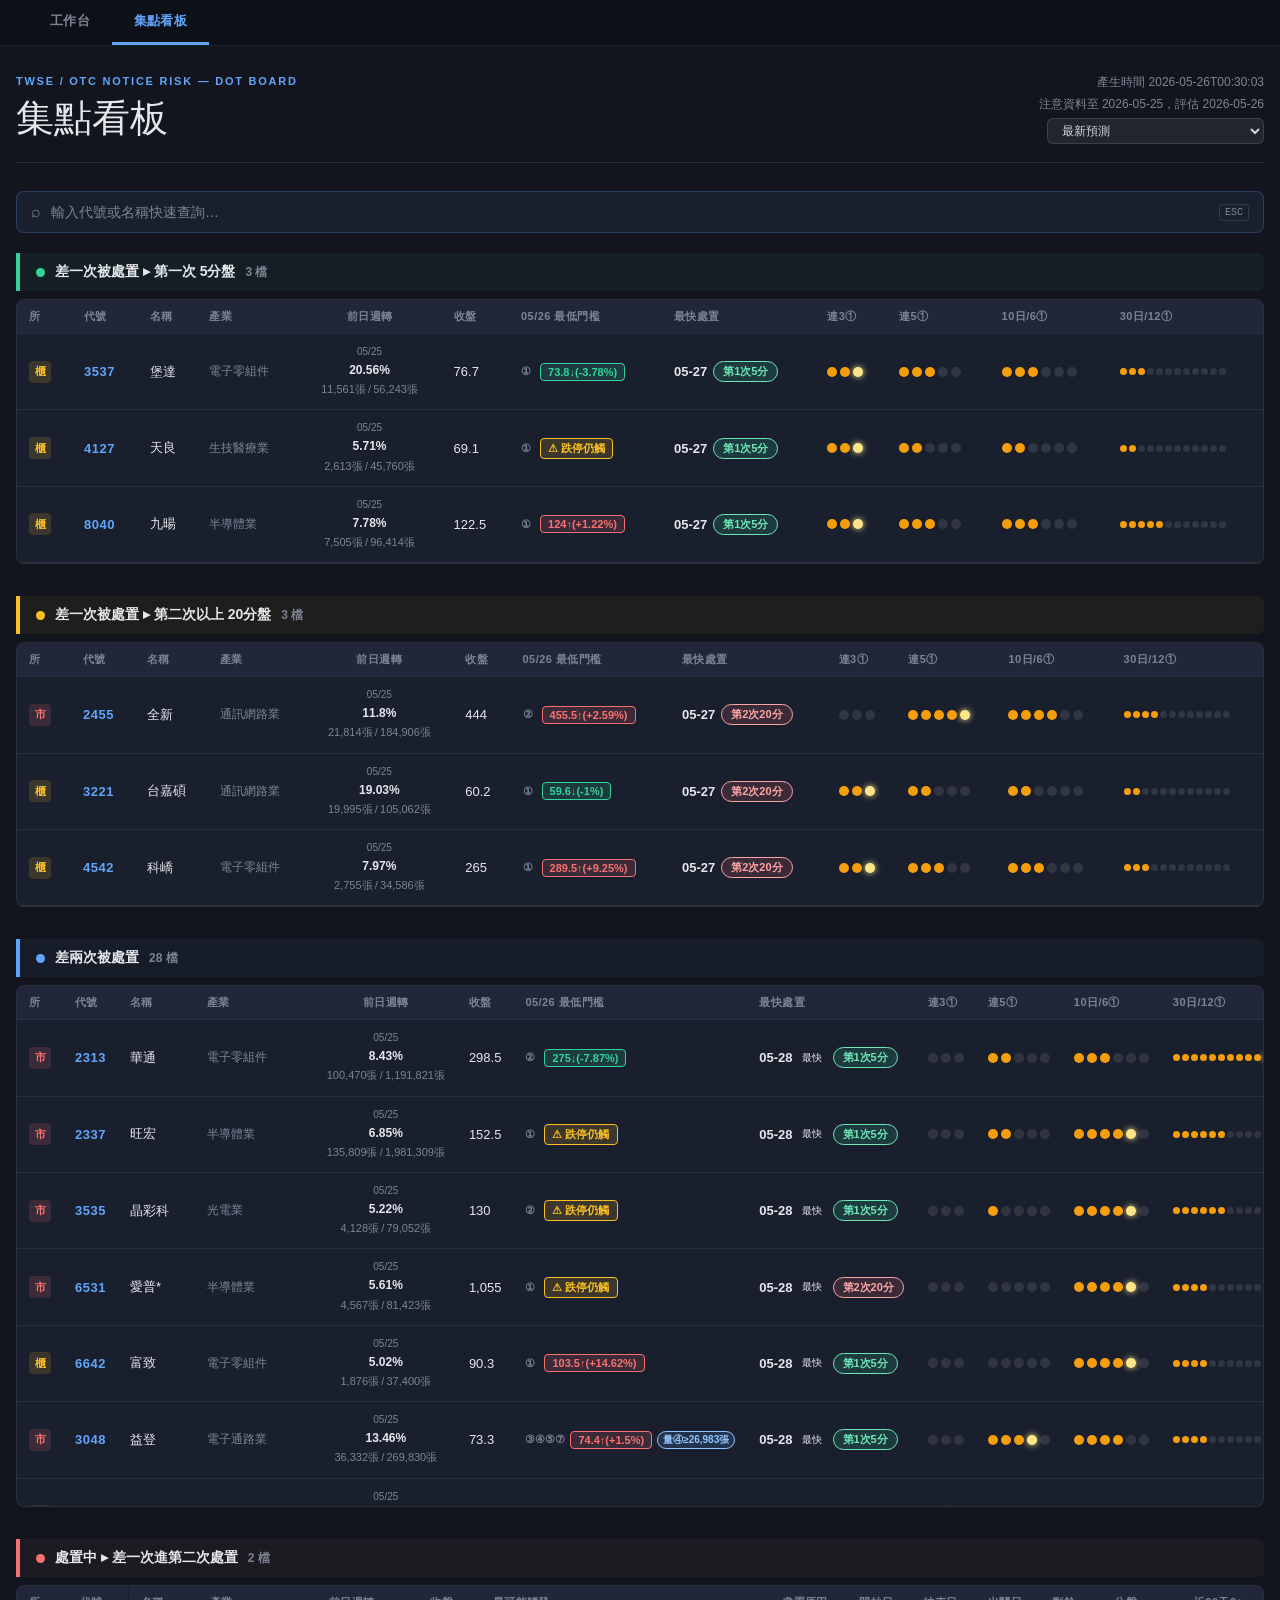
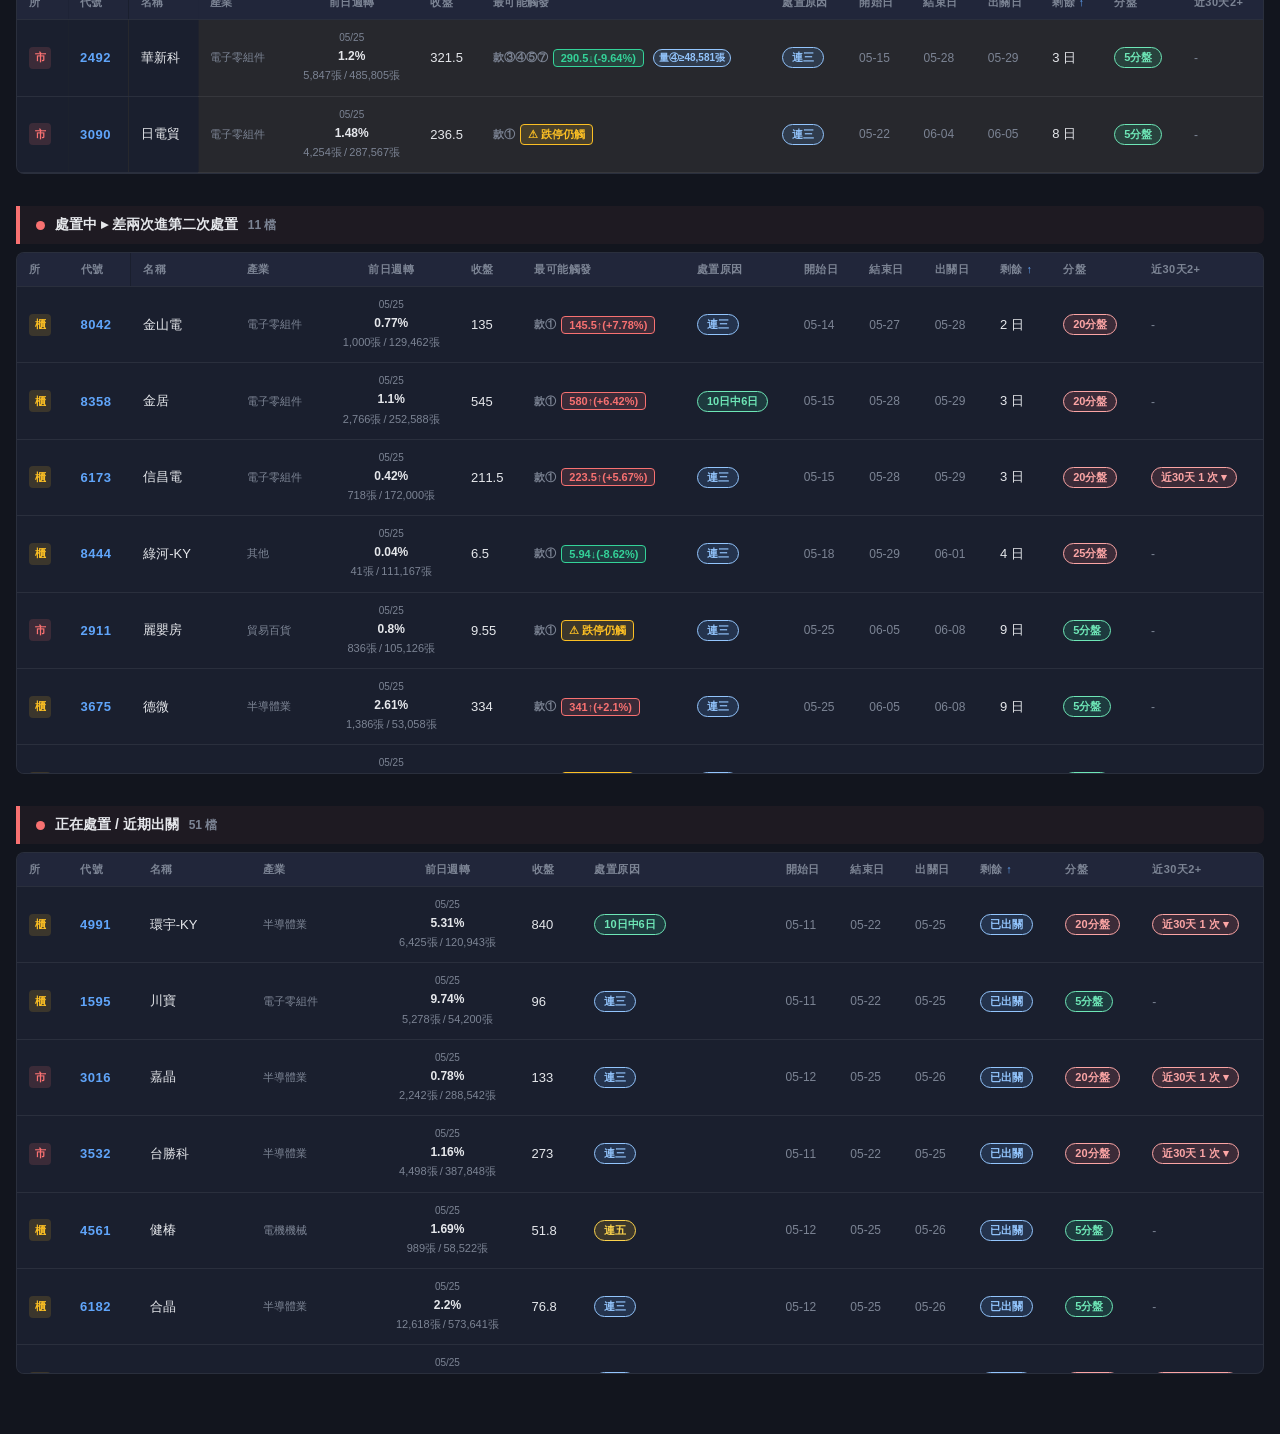
==== commit e74a65fc: "vol badge: unified color b-chip-3, show only easiest threshold" ====
--- a/board.html
+++ b/board.html
@@ -33,6 +33,6 @@
       <div id="searchResult" style="display:none"></div>
       <div id="boardContent"></div>
     </main>
-    <script src="./board.js?v=20260526-01"></script>
+    <script src="./board.js?v=20260526-02"></script>
   </body>
 </html>
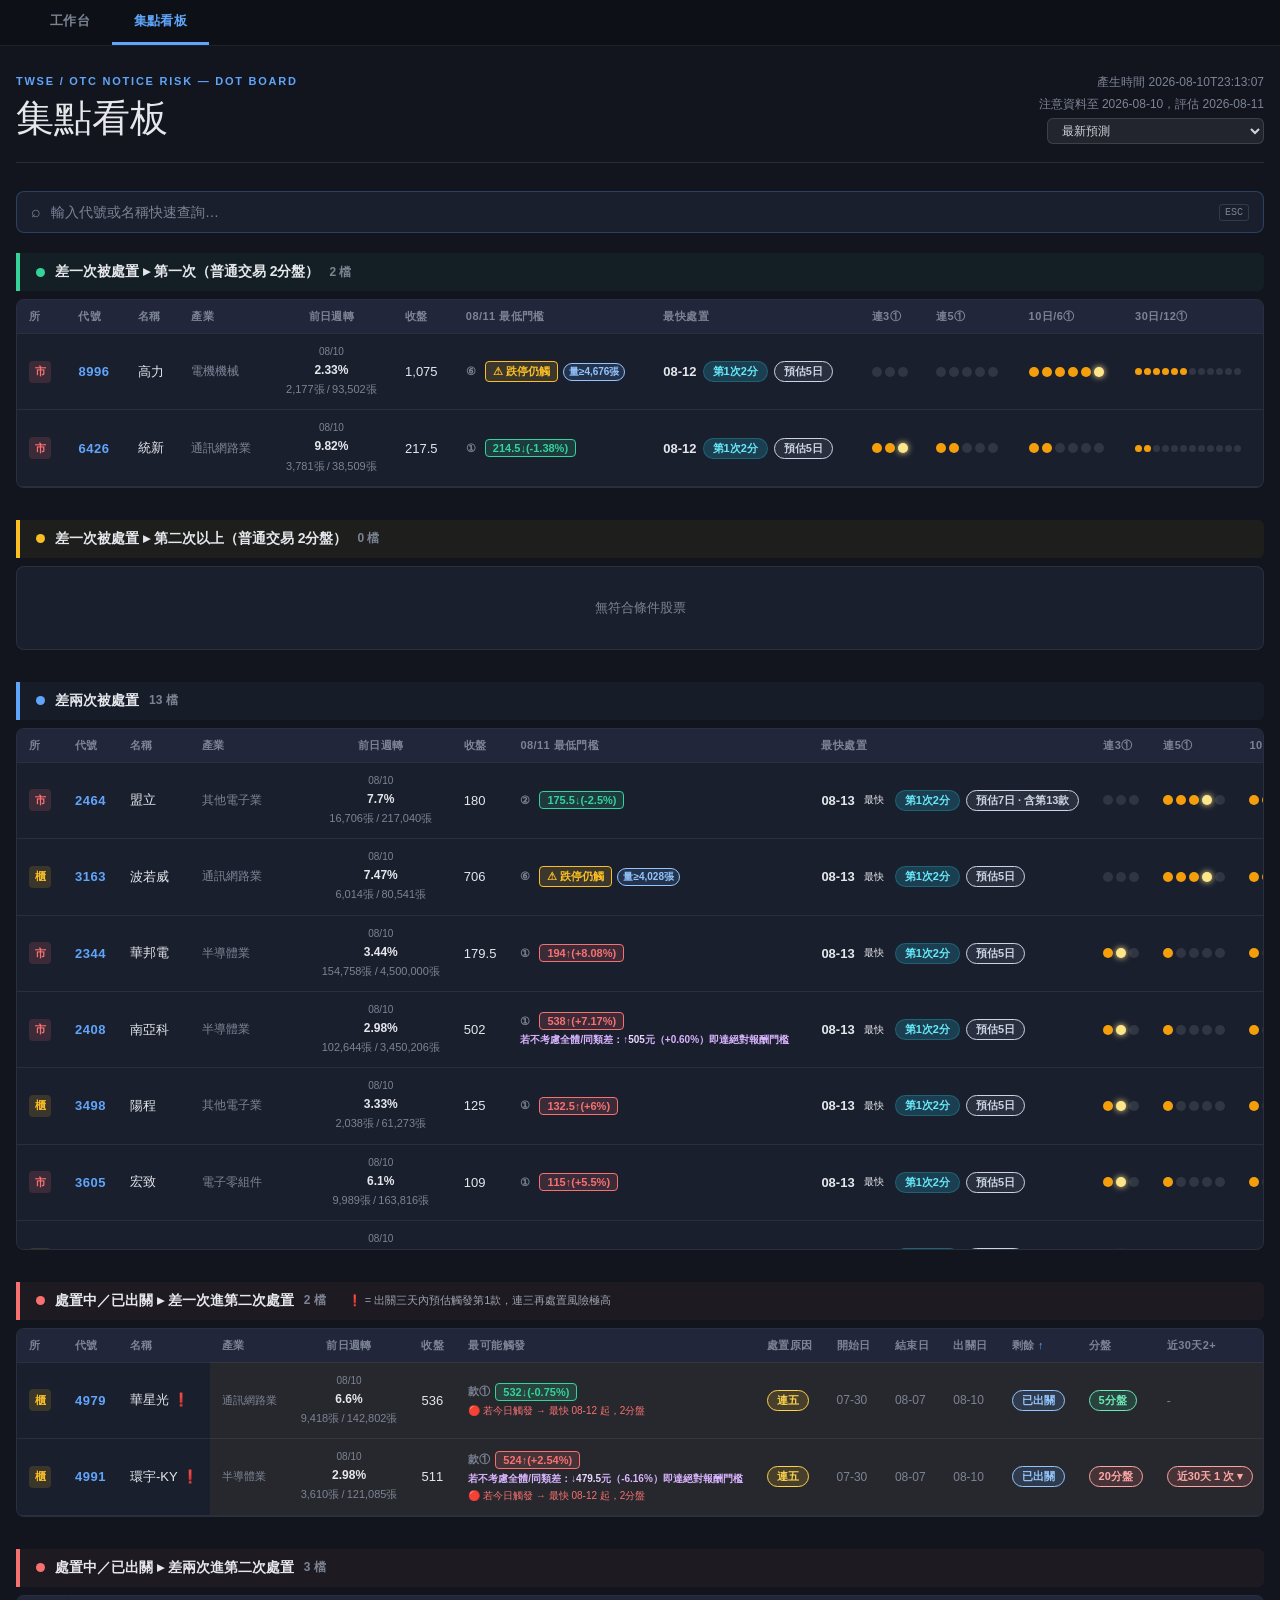
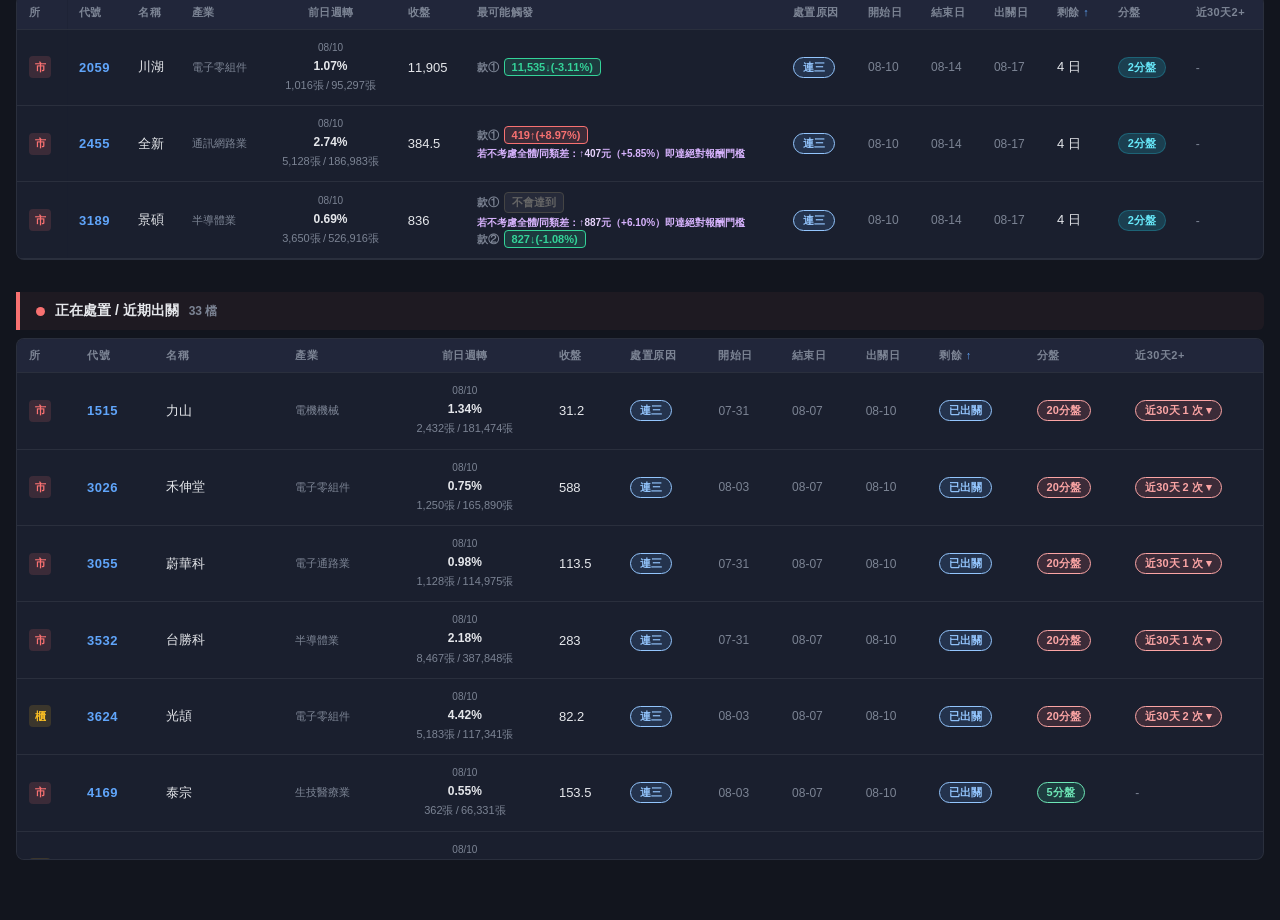
==== commit 5f14ccb7: "update 20260810" ====
--- a/board.html
+++ b/board.html
@@ -4,7 +4,7 @@
     <meta charset="utf-8" />
     <meta name="viewport" content="width=device-width, initial-scale=1" />
     <title>集點看板 — 注意股處置風險</title>
-    <link rel="stylesheet" href="./board.css?v=20260520-01" />
+    <link rel="stylesheet" href="./board.css?v=20260810-01" />
   </head>
   <body>
     <nav class="page-tabs">
@@ -33,6 +33,6 @@
       <div id="searchResult" style="display:none"></div>
       <div id="boardContent"></div>
     </main>
-    <script src="./board.js?v=20260526-02"></script>
+    <script src="./board.js?v=20260810-01"></script>
   </body>
 </html>
--- a/board.css
+++ b/board.css
@@ -280,9 +280,11 @@
 .b-chip-10    { background: rgba(52, 211, 153, 0.15);  color: #6ee7b7; }
 .b-chip-30    { background: rgba(167, 139, 250, 0.15); color: #c4b5fd; }
 .b-chip-other { background: rgba(255, 255, 255, 0.06); color: #9ca3af; border-color: #4b5563; }
+.b-chip-2min  { background: rgba(34, 211, 238, 0.18);  color: #67e8f9; border: 1px solid rgba(34, 211, 238, 0.24); }
 .b-chip-5min  { background: rgba(52, 211, 153, 0.15);  color: #6ee7b7; }
 .b-chip-20min { background: rgba(248, 113, 113, 0.15); color: #fca5a5; }
 .b-chip-exit  { background: rgba(96, 165, 250, 0.15);  color: #93c5fd; }
+.b-chip-period { background: rgba(148, 163, 184, 0.12); color: #cbd5e1; font-weight: 700; }
 
 /* ── Fastest disposal label ─────────────────────────────── */
 .fastest {
@@ -351,6 +353,10 @@
 .disp-row { cursor: pointer; }
 .dot-row  { cursor: pointer; }
 
+/* k1-only-risk rows: dim background cells except identity cols (market/code/name) and condition col */
+tr.k1-risk-row { background: rgba(100,100,100,0.08); }
+tr.k1-risk-row td:not(.td-id) { opacity: 0.6; }
+
 /* ── Dot-row clause threshold detail ────────────────────── */
 .dot-detail-cell {
   background: rgba(99, 179, 237, 0.04);
